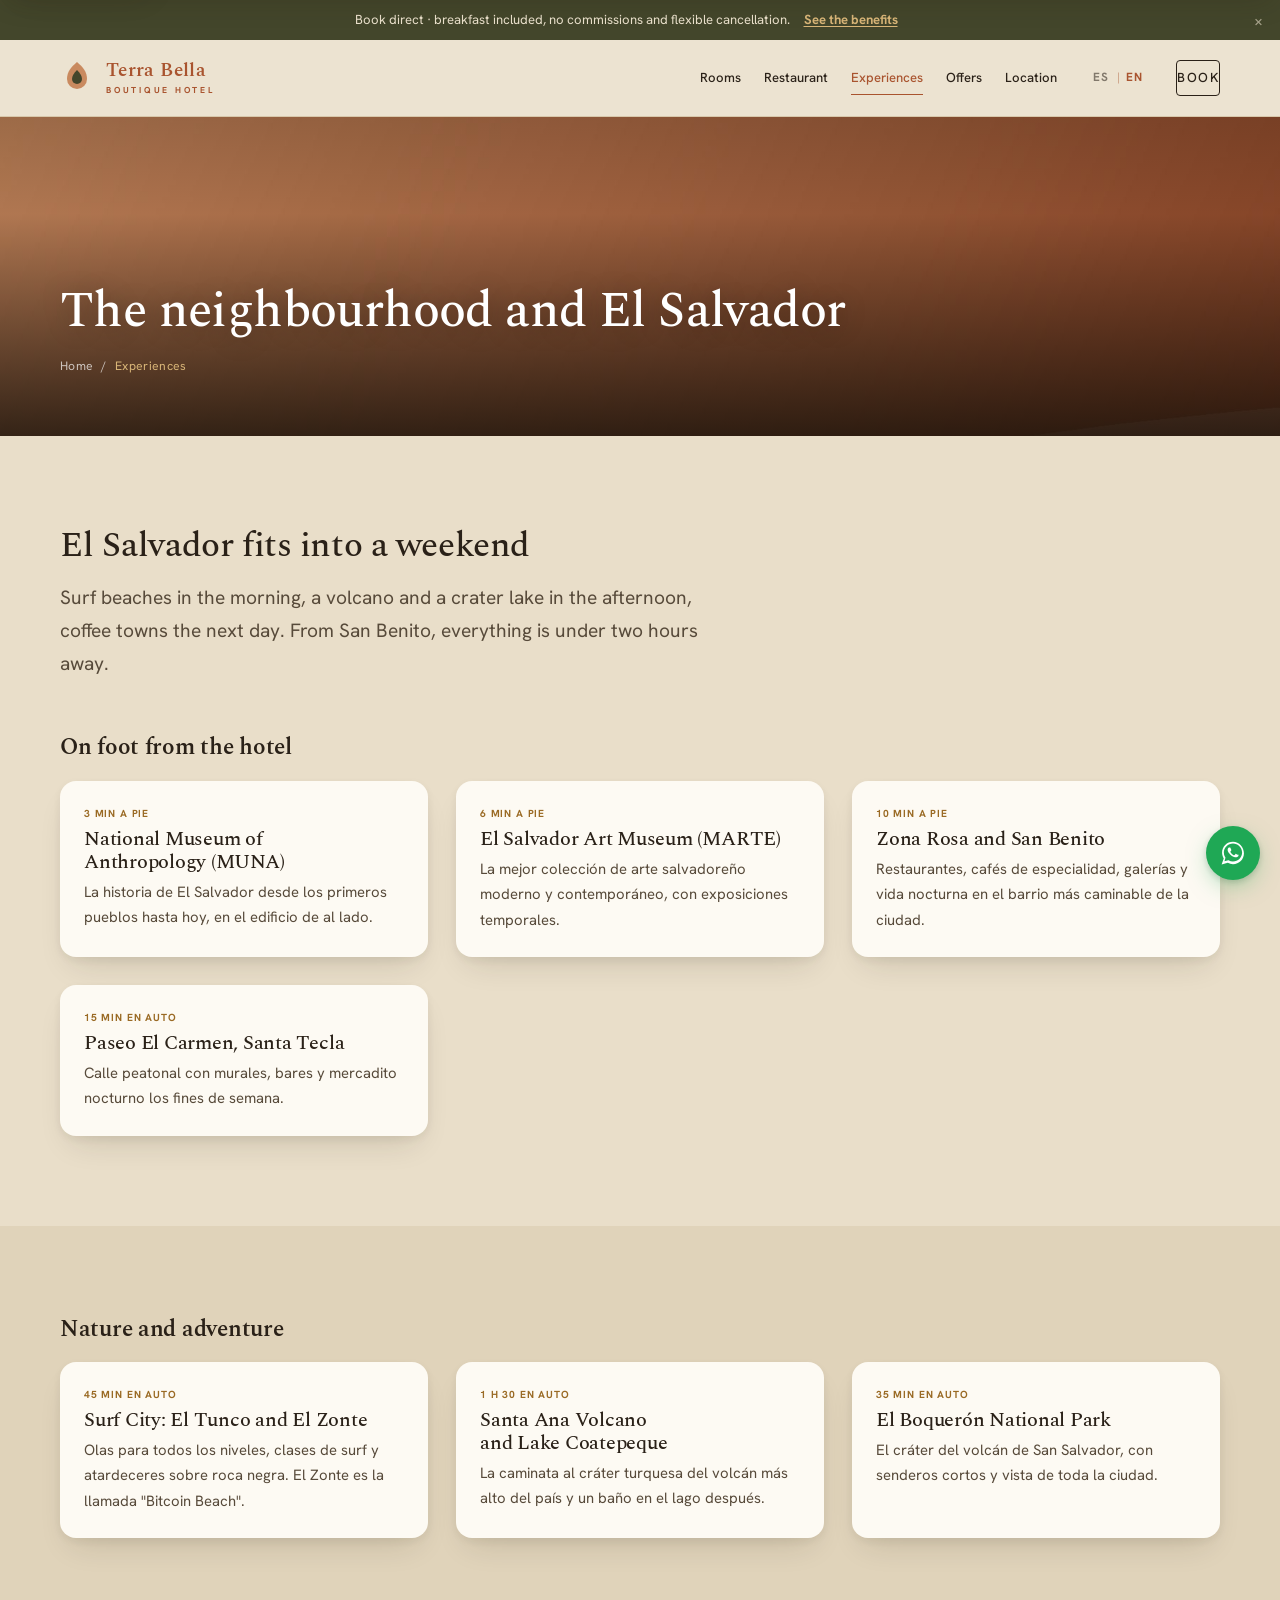
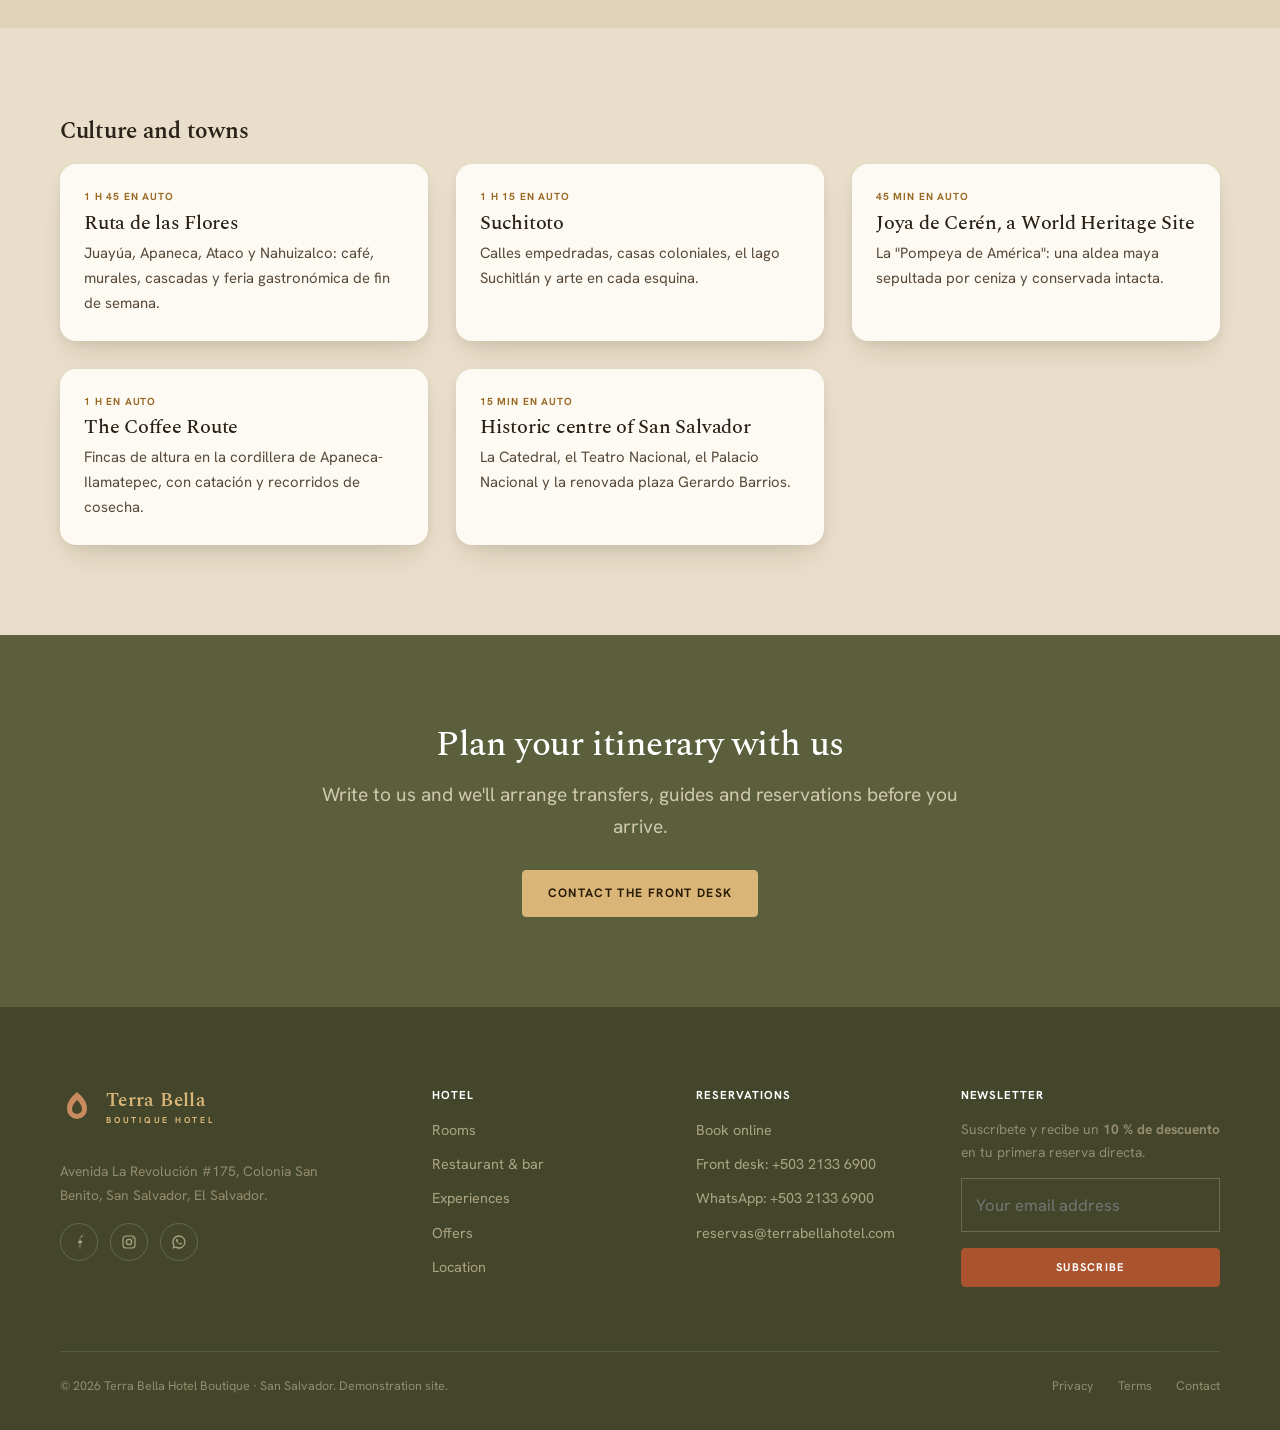
==== experiencias.html @ 9c6ffc5b "Terra Bella: sitio boutique inicial (ES/EN, motor de reservas, PWA) Sitio independiente para Terra B" ====
<!DOCTYPE html>
<html lang="es">
<head>
<meta charset="UTF-8">
<meta name="viewport" content="width=device-width, initial-scale=1">
<title>Experiencias · El barrio y El Salvador · Terra Bella Hotel Boutique</title>
<meta name="description" content="Museos y restaurantes de San Benito a pie, y El Salvador a menos de dos horas: Surf City, el volcán de Santa Ana, la Ruta de las Flores, Suchitoto y Joya de Cerén. La recepción de Terra Bella organiza traslados y guías.">
<meta name="theme-color" content="#a9542f">
<link rel="icon" href="favicon.svg" type="image/svg+xml">
<link rel="apple-touch-icon" href="assets/img/icons/icon-192.png">
<link rel="manifest" href="manifest.json">
<link rel="preconnect" href="https://fonts.googleapis.com">
<link rel="preconnect" href="https://fonts.gstatic.com" crossorigin>
<link href="https://fonts.googleapis.com/css2?family=Spectral:ital,wght@0,400;0,500;0,600;1,400;1,500&family=Hanken+Grotesk:wght@400;500;600;700&display=swap" rel="stylesheet">
<link rel="stylesheet" href="assets/css/styles.css">
<noscript><style>.reveal,.reveal-img{opacity:1!important;transform:none!important;clip-path:none!important}</style></noscript>
</head>
<body>
<a class="skip" href="#main">Saltar al contenido</a>

<header class="site-header site-header--inner">
  <div class="wrap">
    <a class="brand" href="index.html" aria-label="Terra Bella Hotel Boutique — inicio">
      <span class="brand__mark" aria-hidden="true"><svg viewBox="0 0 34 40"><path d="M17 4c-6 5-10 10-10 17a10 10 0 0 0 20 0c0-7-4-12-10-17Z" fill="#c98a5f"/><path d="M17 12c-3 3-5 6-5 9a5 5 0 0 0 10 0c0-3-2-6-5-9Z" fill="#43462b"/></svg></span>
      <span class="brand__word"><b>Terra Bella</b><span>Hotel Boutique</span></span>
    </a>
    <button class="burger" aria-label="Abrir menú" aria-expanded="false" aria-controls="nav"><span></span><span></span><span></span></button>
    <nav class="nav" id="nav">
      <a href="habitaciones.html">Habitaciones</a>
      <a href="restaurante.html">Restaurante</a>
      <a href="experiencias.html" aria-current="page">Experiencias</a>
      <a href="ofertas.html">Ofertas</a>
      <a href="ubicacion.html">Ubicación</a>
      <a class="btn btn--ghost-light nav__cta" href="reservar.html">Reservar</a>
    </nav>
  </div>
</header>

<main id="main">

<section class="pagehero" style="min-height:44vh">
  <div class="pagehero__media"><img src="assets/img/hotel/ruta-flores.jpg" alt="Pueblo con murales y flores en la Ruta de las Flores, El Salvador"></div>
  <div class="wrap">
    <h1 class="h-lg">El barrio y El Salvador</h1>
    <div class="crumbs"><a href="index.html">Inicio</a> / <span>Experiencias</span></div>
  </div>
</section>

<section class="section">
  <div class="wrap">
    <div class="section-head">
      <h2 class="h-md">El Salvador cabe en un fin de semana</h2>
      <p class="lede">Playas de surf por la mañana, un volcán y un lago de cráter por la tarde, pueblos de café al día siguiente. Desde San Benito, todo queda a menos de dos horas.</p>
    </div>

    <h3 class="h-sm" style="margin-bottom:20px">A pie desde el hotel</h3>
    <div class="exp-grid">
      <article class="exp reveal"><span class="exp__dist">3 min a pie</span><h3>Museo Nacional de Antropología (MUNA)</h3><p>La historia de El Salvador desde los primeros pueblos hasta hoy, en el edificio de al lado.</p></article>
      <article class="exp reveal"><span class="exp__dist">6 min a pie</span><h3>Museo de Arte de El Salvador (MARTE)</h3><p>La mejor colección de arte salvadoreño moderno y contemporáneo, con exposiciones temporales.</p></article>
      <article class="exp reveal"><span class="exp__dist">10 min a pie</span><h3>Zona Rosa y San Benito</h3><p>Restaurantes, cafés de especialidad, galerías y vida nocturna en el barrio más caminable de la ciudad.</p></article>
      <article class="exp reveal"><span class="exp__dist">15 min en auto</span><h3>Paseo El Carmen, Santa Tecla</h3><p>Calle peatonal con murales, bares y mercadito nocturno los fines de semana.</p></article>
    </div>
  </div>
</section>

<section class="section section--sand">
  <div class="wrap">
    <h3 class="h-sm" style="margin-bottom:20px">Naturaleza y aventura</h3>
    <div class="exp-grid">
      <article class="exp reveal"><span class="exp__dist">45 min en auto</span><h3>Surf City: El Tunco y El Zonte</h3><p>Olas para todos los niveles, clases de surf y atardeceres sobre roca negra. El Zonte es la llamada "Bitcoin Beach".</p></article>
      <article class="exp reveal"><span class="exp__dist">1 h 30 en auto</span><h3>Volcán de Santa Ana y Lago de Coatepeque</h3><p>La caminata al cráter turquesa del volcán más alto del país y un baño en el lago después.</p></article>
      <article class="exp reveal"><span class="exp__dist">35 min en auto</span><h3>Parque Nacional El Boquerón</h3><p>El cráter del volcán de San Salvador, con senderos cortos y vista de toda la ciudad.</p></article>
    </div>
  </div>
</section>

<section class="section">
  <div class="wrap">
    <h3 class="h-sm" style="margin-bottom:20px">Cultura y pueblos</h3>
    <div class="exp-grid">
      <article class="exp reveal"><span class="exp__dist">1 h 45 en auto</span><h3>Ruta de las Flores</h3><p>Juayúa, Apaneca, Ataco y Nahuizalco: café, murales, cascadas y feria gastronómica de fin de semana.</p></article>
      <article class="exp reveal"><span class="exp__dist">1 h 15 en auto</span><h3>Suchitoto</h3><p>Calles empedradas, casas coloniales, el lago Suchitlán y arte en cada esquina.</p></article>
      <article class="exp reveal"><span class="exp__dist">45 min en auto</span><h3>Joya de Cerén, Patrimonio de la Humanidad</h3><p>La "Pompeya de América": una aldea maya sepultada por ceniza y conservada intacta.</p></article>
      <article class="exp reveal"><span class="exp__dist">1 h en auto</span><h3>Ruta del Café</h3><p>Fincas de altura en la cordillera de Apaneca-Ilamatepec, con catación y recorridos de cosecha.</p></article>
      <article class="exp reveal"><span class="exp__dist">15 min en auto</span><h3>Centro histórico de San Salvador</h3><p>La Catedral, el Teatro Nacional, el Palacio Nacional y la renovada plaza Gerardo Barrios.</p></article>
    </div>
  </div>
</section>

<section class="section section--dark">
  <div class="wrap--narrow center">
    <h2 class="h-md">Arma tu itinerario con nosotros</h2>
    <p class="lede" style="margin:14px auto 26px">Escríbenos y preparamos traslados, guías y reservas antes de que llegues.</p>
    <a class="btn btn--primary" href="ubicacion.html">Escribir a recepción</a>
  </div>
</section>

</main>

<footer class="site-footer" data-footer></footer>
<div class="mobile-book"><a class="btn btn--primary" href="reservar.html">Reservar ahora</a></div>

<script src="assets/js/data.js"></script>
<script src="assets/js/partials.js"></script>
<script src="assets/js/main.js"></script>
<script src="assets/js/i18n.js"></script>
</body>
</html>
---- assets/css/styles.css ----
/* ============================================================
   Terra Bella Hotel Boutique — San Salvador
   Sistema de diseño propio. Vanilla CSS, sin frameworks.

   Identidad: "tierra bella". Papel de arena cálido bajo
   tarjetas de marfil que flotan; dos acentos —arcilla (acción)
   y olivo (secciones profundas)—; una sola sombra; sin adornos.
   ============================================================ */

:root {
  /* --- neutros: la página es arena; las tarjetas flotan en marfil --- */
  --bg: #e9dec9;            /* fondo de página — MÁS oscuro que las tarjetas */
  --bg-2: #e0d3ba;          /* franja alterna, un paso más profunda */
  --surface: #fdfaf3;       /* tarjetas, barras, elementos elevados */
  --surface-2: #f4ecdd;     /* superficie sutil dentro de zonas marfil */
  --ink: #2a2118;           /* títulos y cuerpo */
  --ink-2: #574a3a;         /* texto secundario sobre claro (AA) */
  --ink-3: #85735b;         /* metadatos, apoyos */
  --hairline: #d8c8ab;      /* separadores de 1px */

  /* --- acentos: solo dos --- */
  --clay: #a9542f;          /* acción principal, enlaces sobre claro (AA) */
  --clay-deep: #8a4224;     /* hover de la acción */
  --clay-soft: #c98a5f;     /* arcilla sobre fondo olivo */
  --olive: #5c5f3c;         /* secciones profundas */
  --olive-deep: #43462b;    /* pies de página, fondos oscuros */
  --ember: #9a6a24;         /* detalle dorado sobre claro (precios, viñetas) */
  --ember-on-dark: #d9b678; /* dorado sobre olivo */

  /* --- profundidad: una sombra, con desplazamiento y difuminado --- */
  --shadow-1: 0 1px 3px rgba(40, 28, 14, .05);
  --shadow-2: 0 3px 8px rgba(40, 28, 14, .06), 0 16px 32px -12px rgba(40, 28, 14, .16);
  --shadow-3: 0 8px 20px rgba(28, 20, 10, .1), 0 40px 70px -24px rgba(28, 20, 10, .3);

  /* --- radios --- */
  --r-sm: 4px;
  --r: 8px;
  --r-lg: 16px;
  --r-pill: 999px;

  /* --- escala de espacio única --- */
  --s-1: 4px;  --s-2: 8px;  --s-3: 12px; --s-4: 16px; --s-5: 24px;
  --s-6: 32px; --s-7: 48px; --s-8: 64px; --s-9: 96px; --s-10: 128px;

  /* --- tipografía --- */
  --font-display: "Spectral", Georgia, "Times New Roman", serif;
  --font-body: "Hanken Grotesk", "Helvetica Neue", Arial, system-ui, sans-serif;

  --wrap: 1180px;
  --wrap-narrow: 860px;
  --gutter: clamp(20px, 5vw, 60px);
  --header-h: 76px;

  --ease: cubic-bezier(.22, .61, .36, 1);
  --ease-out: cubic-bezier(.16, 1, .3, 1);

  /* alias de compatibilidad para JS compartido (partials.js / booking.js) */
  --ink-soft: var(--ink-2);
  --line: var(--hairline);
  --gold: var(--clay);
  --gold-dark: var(--clay-deep);
  --gold-soft: var(--ember-on-dark);
  --gold-on-dark: var(--ember-on-dark);
  --emerald: var(--olive);
  --emerald-deep: var(--olive-deep);
}

/* ---------- Reset ---------- */
*, *::before, *::after { box-sizing: border-box; }
* { margin: 0; }
html { -webkit-text-size-adjust: 100%; scroll-padding-top: 96px; }
@media (prefers-reduced-motion: reduce) {
  html { scroll-behavior: auto; }
  *, *::before, *::after {
    animation-duration: .001ms !important;
    animation-iteration-count: 1 !important;
    transition-duration: .001ms !important;
  }
}

body {
  font-family: var(--font-body);
  color: var(--ink);
  background: var(--bg);
  line-height: 1.7;
  font-size: 16.5px;
  -webkit-font-smoothing: antialiased;
  text-rendering: optimizeLegibility;
  overflow-x: hidden;
}

img, picture, svg, video { display: block; max-width: 100%; }
img { height: auto; }
a { color: inherit; text-decoration: none; }
button { font: inherit; color: inherit; cursor: pointer; background: none; border: 0; }
input, select, textarea { font: inherit; color: inherit; }
ul { list-style: none; padding: 0; }

/* superficies de navegador tematizadas */
::selection { background: color-mix(in srgb, var(--clay) 24%, transparent); color: var(--ink); }
:focus-visible { outline: 2px solid var(--clay); outline-offset: 3px; border-radius: 2px; }
html { scrollbar-color: var(--clay) var(--bg); }
::-webkit-scrollbar { width: 12px; height: 12px; }
::-webkit-scrollbar-track { background: var(--bg); }
::-webkit-scrollbar-thumb { background: color-mix(in srgb, var(--clay) 50%, var(--bg)); border: 3px solid var(--bg); border-radius: var(--r-pill); }
::-webkit-scrollbar-thumb:hover { background: var(--clay); }

/* ---------- Tipografía ---------- */
h1, h2, h3, h4 {
  font-family: var(--font-display);
  font-weight: 500;
  line-height: 1.14;
  letter-spacing: -0.012em;
  color: var(--ink);
  text-wrap: balance;
}
.h-xl  { font-size: clamp(2.6rem, 6vw, 4.4rem); letter-spacing: -0.02em; line-height: 1.06; }
.h-lg  { font-size: clamp(2rem, 4.2vw, 3.1rem); }
.h-md  { font-size: clamp(1.6rem, 3vw, 2.2rem); }
.h-sm  { font-size: clamp(1.2rem, 2vw, 1.45rem); font-weight: 600; }

.lede {
  font-size: clamp(1.05rem, 1.5vw, 1.2rem);
  color: var(--ink-2);
  line-height: 1.7;
  max-width: 60ch;
}
.lede a { color: var(--clay); text-decoration: underline; text-underline-offset: 3px; text-decoration-thickness: 1px; }
.lede a:hover { color: var(--ink); }

.muted { color: var(--ink-3); }

/* ---------- Layout ---------- */
.wrap { width: min(100% - 2 * var(--gutter), var(--wrap)); margin-inline: auto; }
.wrap--narrow { width: min(100% - 2 * var(--gutter), var(--wrap-narrow)); margin-inline: auto; }

.section { padding: clamp(60px, 10vh, 124px) 0; position: relative; }
.section--tight { padding: clamp(42px, 7vh, 80px) 0; }

.section--paper { background: var(--surface); }
.section--sand  { background: var(--bg-2); }
.section--dark {
  background: var(--olive); color: #d8d3bd;
}
.section--dark h1, .section--dark h2,
.section--dark h3, .section--dark h4 { color: #fff; }
.section--dark .lede { color: #cfc9b0; }
.section--dark .lede a { color: var(--ember-on-dark); }
.section--dark .lede a:hover { color: #fff; }
.section--dark .muted { color: #b3ac92; }

.stack > * + * { margin-top: var(--s-4); }
ul.stack > li { position: relative; padding-left: 20px; color: var(--ink-2); }
ul.stack > li::before {
  content: ""; position: absolute; left: 0; top: 11px;
  width: 5px; height: 5px; border-radius: 50%; background: var(--clay);
}
.section--dark ul.stack > li { color: #cfc9b0; }
.section--dark ul.stack > li::before { background: var(--ember-on-dark); }
.center { text-align: center; }

.section-head { max-width: 640px; margin-bottom: clamp(38px, 6vh, 62px); }
.section-head.center { margin-inline: auto; }
.section-head h2 { margin-bottom: var(--s-4); }
.section-head .lede { margin-top: var(--s-3); }

.rule { height: 1px; background: var(--hairline); border: 0; }
.claybar { width: 46px; height: 2px; border: 0; background: var(--clay); }
.claybar.center { margin-inline: auto; }

/* ---------- Botones ---------- */
.btn {
  --btn-bg: var(--clay);
  --btn-fg: #fff;
  --btn-bd: var(--clay);
  position: relative;
  display: inline-flex; align-items: center; justify-content: center; gap: .55em;
  padding: 1.02em 2em;
  background: var(--btn-bg); color: var(--btn-fg);
  font-family: var(--font-body);
  font-size: .76rem; font-weight: 700;
  letter-spacing: .11em; text-transform: uppercase;
  border: 1px solid var(--btn-bd);
  border-radius: var(--r-sm);
  overflow: hidden;
  transition: transform .28s var(--ease), background .28s var(--ease),
              color .28s var(--ease), border-color .28s var(--ease), box-shadow .28s var(--ease);
}
/* barrido de luz al pasar el cursor — un gesto, sutil */
.btn::after {
  content: ""; position: absolute; inset: 0;
  background: linear-gradient(110deg, transparent 30%, rgba(255,255,255,.22) 50%, transparent 70%);
  transform: translateX(-120%);
  transition: transform .6s var(--ease);
}
.btn:hover { transform: translateY(-2px); box-shadow: var(--shadow-2); }
.btn:hover::after { transform: translateX(120%); }
.btn:active { transform: translateY(0) scale(.985); transition-duration: .08s; }

.btn--primary { --btn-bg: var(--clay); --btn-fg: #fff; --btn-bd: var(--clay); }
.btn--primary:hover { --btn-bg: var(--clay-deep); --btn-bd: var(--clay-deep); }

.section--dark .btn--primary,
.cta-strip .btn--primary {
  --btn-bg: var(--ember-on-dark); --btn-fg: #2a1c07; --btn-bd: var(--ember-on-dark);
}
.section--dark .btn--primary:hover,
.cta-strip .btn--primary:hover { --btn-bg: #e8ca97; --btn-bd: #e8ca97; }
.section--dark .btn--ghost,
.cta-strip .btn--ghost { --btn-fg: #fff; --btn-bd: rgba(255,255,255,.6); }
.section--dark .btn--ghost:hover,
.cta-strip .btn--ghost:hover { --btn-bg: #fff; --btn-fg: var(--olive); --btn-bd: #fff; }

.btn--ghost { --btn-bg: transparent; --btn-fg: var(--ink); --btn-bd: var(--ink); }
.btn--ghost:hover { --btn-bg: var(--ink); --btn-fg: #fff; }

.btn--ghost-light { --btn-bg: transparent; --btn-fg: #fff; --btn-bd: rgba(255,255,255,.7); }
.btn--ghost-light:hover { --btn-bg: #fff; --btn-fg: var(--ink); --btn-bd: #fff; }

.btn--block { display: flex; width: 100%; }
.btn--sm { padding: .8em 1.3em; font-size: .7rem; }

.link-arrow {
  display: inline-flex; align-items: center; gap: .5em;
  font-family: var(--font-body);
  text-transform: uppercase; letter-spacing: .1em;
  font-size: .74rem; font-weight: 700;
  color: var(--clay);
  padding-bottom: 3px;
  border-bottom: 1px solid color-mix(in srgb, var(--clay) 42%, transparent);
  transition: gap .28s var(--ease), color .28s var(--ease), border-color .28s var(--ease);
}
.link-arrow svg { transition: transform .28s var(--ease); }
.link-arrow:hover { gap: .8em; color: var(--ink); border-color: var(--ink); }
.link-arrow:hover svg { transform: translateX(3px); }
.section--dark .link-arrow { color: var(--ember-on-dark); border-color: color-mix(in srgb, var(--ember-on-dark) 42%, transparent); }
.section--dark .link-arrow:hover { color: #fff; border-color: #fff; }

/* ---------- Marca ---------- */
.brand { display: inline-flex; align-items: center; gap: 12px; }
.brand__mark { width: 34px; height: 40px; flex: none; display: grid; place-items: center; }
.brand__mark svg { width: 100%; height: 100%; }
.brand__word { display: flex; flex-direction: column; line-height: 1; }
.brand__word b {
  font-family: var(--font-display); font-weight: 600;
  font-size: 1.16rem; letter-spacing: .02em;
}
.brand__word span {
  font-family: var(--font-body); font-size: .54rem;
  letter-spacing: .32em; font-weight: 700; text-transform: uppercase;
  color: var(--clay); margin-top: 5px;
}
.site-header a.brand span { color: var(--ember-on-dark); }
.site-header.is-solid a.brand span,
.site-header--inner a.brand span { color: var(--clay); }

/* ---------- Header ---------- */
.site-header {
  position: sticky; top: 0; z-index: 100;
  height: var(--header-h);
  display: flex; align-items: center;
  transition: background .35s var(--ease), box-shadow .35s var(--ease);
}
.site-header .wrap { display: flex; align-items: center; justify-content: space-between; gap: 24px; }
.site-header a.brand { color: #fff; }
.site-header.is-solid,
.site-header--inner {
  background: color-mix(in srgb, var(--bg) 86%, #fff);
  box-shadow: 0 1px 0 var(--hairline);
}
.site-header.is-solid a.brand,
.site-header.is-solid .nav > a,
.site-header--inner a.brand,
.site-header--inner .nav > a { color: var(--ink); }
.site-header.is-solid .nav__cta.btn--ghost-light,
.site-header--inner .nav__cta.btn--ghost-light { --btn-fg: var(--ink); --btn-bd: var(--ink); }
.site-header.is-solid .burger span,
.site-header--inner .burger span { background: var(--ink); }

.nav { display: flex; align-items: center; gap: clamp(14px, 1.8vw, 26px); }
.nav > a {
  font-family: var(--font-body);
  font-size: .82rem; font-weight: 500;
  color: #fff;
  position: relative; padding: 6px 0;
  transition: color .3s var(--ease);
}
.nav > a::after {
  content: ""; position: absolute; left: 0; bottom: 0;
  width: 100%; height: 1px; background: currentColor;
  transform: scaleX(0); transform-origin: right;
  transition: transform .32s var(--ease);
}
.nav > a:hover::after,
.nav > a[aria-current="page"]::after { transform: scaleX(1); transform-origin: left; }
.nav > a[aria-current="page"] { color: var(--ember-on-dark); }
.site-header.is-solid .nav > a[aria-current="page"],
.site-header--inner .nav > a[aria-current="page"] { color: var(--clay); }
.nav__cta { margin-left: 4px; }

/* Selector de idioma */
.lang {
  display: inline-flex; align-items: center; gap: 2px;
  margin-left: 6px; color: #fff;
}
.site-header.is-solid .lang,
.site-header--inner .lang { color: var(--ink); }
.lang button {
  font-family: var(--font-body);
  font-size: .74rem; font-weight: 700; letter-spacing: .04em;
  color: currentColor; opacity: .55;
  padding: 6px 7px; line-height: 1; position: relative;
  transition: opacity .25s var(--ease), color .25s var(--ease);
}
.lang button + button { margin-left: 2px; }
.lang button + button::before {
  content: ""; position: absolute; left: -1px; top: 50%; transform: translateY(-50%);
  width: 1px; height: 11px; background: currentColor; opacity: .4;
}
.lang button:hover { opacity: 1; }
.lang button[aria-current="true"] { opacity: 1; color: var(--ember-on-dark); }
.site-header.is-solid .lang button[aria-current="true"],
.site-header--inner .lang button[aria-current="true"] { color: var(--clay); }

.burger { display: none; width: 28px; height: 18px; position: relative; z-index: 120; }
.burger span {
  position: absolute; left: 0; width: 100%; height: 2px; background: #fff;
  transition: transform .32s var(--ease), opacity .2s var(--ease);
}
.burger span:nth-child(1) { top: 0; }
.burger span:nth-child(2) { top: 8px; }
.burger span:nth-child(3) { top: 16px; }
body.nav-open .burger span:nth-child(1) { transform: translateY(8px) rotate(45deg); }
body.nav-open .burger span:nth-child(2) { opacity: 0; }
body.nav-open .burger span:nth-child(3) { transform: translateY(-8px) rotate(-45deg); }

@media (max-width: 1040px) {
  .burger { display: block; }
  .nav {
    position: fixed; inset: 0; z-index: 110;
    flex-direction: column; justify-content: center; gap: 24px;
    background: var(--olive);
    transform: translateX(100%);
    transition: transform .45s var(--ease-out);
  }
  body.nav-open .nav { transform: translateX(0); }
  .nav > a { color: #fff !important; font-size: 1.05rem; }
  .nav__cta { margin-top: 8px; }
  .lang { margin: 4px 0 0; color: #fff; }
  .lang button { font-size: .85rem; opacity: .7; }
  .lang button[aria-current="true"] { color: var(--ember-on-dark); }
}

.skip {
  position: absolute; left: 12px; top: -60px; z-index: 200;
  background: #fff; color: var(--ink); padding: 10px 16px; border-radius: 4px;
  box-shadow: var(--shadow-2); transition: top .2s;
}
.skip:focus { top: 12px; }

/* ---------- Hero ---------- */
.hero {
  position: relative; min-height: 100vh; isolation: isolate;
  margin-top: calc(-1 * var(--header-h));
  display: flex; align-items: flex-end;
  color: #fff; overflow: hidden; background: var(--olive-deep);
  padding: calc(var(--header-h) + 40px) 0 clamp(140px, 22vh, 210px);
}
.hero__media { position: absolute; inset: 0; z-index: 0; overflow: hidden; }
.hero__media img { width: 100%; height: 112%; object-fit: cover; object-position: center 45%; }
.hero::after {
  content: ""; position: absolute; inset: 0; z-index: 1;
  background: linear-gradient(180deg, rgba(30,22,12,.46) 0%, rgba(30,22,12,.06) 32%, rgba(30,22,12,.3) 64%, rgba(20,15,8,.82) 100%);
}
.hero__inner { max-width: 740px; position: relative; z-index: 2; }
.hero h1 { color: #fff; margin: 0 0 var(--s-5); text-shadow: 0 2px 30px rgba(0,0,0,.28); }
.hero p { color: rgba(255,255,255,.92); max-width: 46ch; font-size: 1.1rem; }
.hero__scroll {
  position: absolute; left: 50%; bottom: 30px; transform: translateX(-50%);
  display: flex; flex-direction: column; align-items: center; gap: 10px;
  font-family: var(--font-body); font-size: .58rem; letter-spacing: .28em;
  font-weight: 700; text-transform: uppercase; color: rgba(255,255,255,.78);
  z-index: 2;
}
.hero__scroll i {
  width: 1px; height: 42px;
  background: linear-gradient(rgba(255,255,255,.75), transparent);
  animation: scrollpulse 2.4s var(--ease) infinite; transform-origin: top;
}
@keyframes scrollpulse {
  0% { transform: scaleY(0); opacity: 0; }
  45% { transform: scaleY(1); opacity: 1; }
  100% { transform: scaleY(1); opacity: 0; }
}

/* hero de páginas interiores */
.pagehero {
  position: relative; min-height: 44vh; display: flex; align-items: flex-end;
  color: #fff; overflow: hidden; isolation: isolate;
  padding: calc(var(--header-h) + 44px) 0 clamp(38px, 7vh, 60px);
  margin-top: calc(-1 * var(--header-h));
  background: var(--olive-deep);
}
.pagehero__media { position: absolute; inset: 0; z-index: 0; overflow: hidden; }
.pagehero__media img { width: 100%; height: 108%; object-fit: cover; }
.pagehero::after {
  content: ""; position: absolute; inset: 0; z-index: 1;
  background: linear-gradient(180deg, rgba(24,18,10,.32) 0%, rgba(24,18,10,.1) 44%, rgba(18,13,7,.8) 100%);
}
.pagehero .wrap { position: relative; z-index: 2; }
.pagehero h1 { color: #fff; text-shadow: 0 2px 26px rgba(0,0,0,.3); }
.pagehero .crumbs { margin-top: var(--s-4); }

.crumbs {
  font-family: var(--font-body); font-size: .76rem;
  letter-spacing: .03em; color: rgba(255,255,255,.7);
  display: flex; gap: 8px; flex-wrap: wrap; align-items: center;
}
.crumbs a:hover { color: #fff; }
.crumbs span { color: var(--ember-on-dark); }

/* ---------- Barra de reserva ---------- */
.bookbar-wrap { position: relative; z-index: 40; margin-top: clamp(-96px, -9vh, -62px); }
.bookbar {
  background: var(--surface);
  border-radius: var(--r-lg);
  box-shadow: var(--shadow-3);
  display: grid;
  grid-template-columns: repeat(4, 1fr) auto;
  align-items: stretch;
  overflow: hidden;
}
.bookbar__field {
  display: flex; flex-direction: column; gap: 5px;
  padding: var(--s-4) var(--s-5);
  border-right: 1px solid var(--hairline);
  transition: background .25s var(--ease);
  position: relative;
}
.bookbar__field label {
  font-family: var(--font-body);
  font-size: .64rem; letter-spacing: .12em; text-transform: uppercase;
  font-weight: 700; color: var(--ink-3);
}
.bookbar__field input,
.bookbar__field .stepper-display {
  border: 0; background: transparent; padding: 4px 0;
  font-size: 1rem; font-weight: 500; color: var(--ink);
  width: 100%; font-family: var(--font-body);
}
.bookbar__field input::-webkit-calendar-picker-indicator { opacity: .4; cursor: pointer; }
.bookbar__field:focus-within { background: var(--surface-2); }
.bookbar__guests { cursor: pointer; }
.bookbar__submit { border: 0; padding: 0; }
.bookbar__submit .btn { height: 100%; border-radius: 0; padding-inline: clamp(24px, 4vw, 48px); }

.guests-pop {
  position: absolute; top: calc(100% + 10px); left: 8px; right: 8px;
  background: var(--surface); box-shadow: var(--shadow-3);
  border: 1px solid var(--hairline); border-radius: var(--r);
  padding: var(--s-2) var(--s-5) var(--s-4);
  z-index: 50; display: none;
}
.guests-pop.open { display: block; }
.guests-row {
  display: flex; align-items: center; justify-content: space-between;
  padding: var(--s-3) 0; border-bottom: 1px solid var(--hairline);
  font-weight: 500;
}
.guests-row:last-child { border-bottom: 0; }
.guests-row .stepper { display: flex; align-items: center; gap: var(--s-4); }
.stepper button {
  width: 32px; height: 32px; border: 1px solid var(--hairline); border-radius: 50%;
  display: grid; place-items: center; font-size: 1.05rem; color: var(--ink);
  transition: border-color .25s, background .25s, color .25s, transform .12s;
}
.stepper button:hover { border-color: var(--clay); background: var(--surface-2); color: var(--clay); }
.stepper button:active { transform: scale(.9); }
.stepper span { min-width: 20px; text-align: center; font-weight: 700; }

@media (max-width: 1040px) {
  .bookbar { grid-template-columns: 1fr 1fr; }
  .bookbar__field:nth-child(2) { border-right: 0; }
  .bookbar__submit { grid-column: 1 / -1; }
  .bookbar__submit .btn { padding-block: 18px; }
}
@media (max-width: 560px) {
  .bookbar { grid-template-columns: 1fr; }
  .bookbar__field { border-right: 0; border-bottom: 1px solid var(--hairline); }
}

/* ---------- Cifras ---------- */
.stats {
  display: flex; flex-wrap: wrap; justify-content: center;
  gap: clamp(28px, 6vw, 70px);
  padding: var(--s-6) 0;
  border-block: 1px solid var(--hairline);
  text-align: center;
}
.stat b {
  display: block; font-family: var(--font-display); font-weight: 500;
  font-size: clamp(2rem, 3.6vw, 2.7rem); line-height: 1; color: var(--ink);
}
.section--dark .stat b { color: #fff; }
.stat span {
  display: block; margin-top: var(--s-2);
  font-family: var(--font-body); font-size: .72rem;
  letter-spacing: .1em; text-transform: uppercase; font-weight: 600; color: var(--ink-3);
}
.section--dark .stat span { color: #b6af95; }

/* ---------- Split (imagen + texto) ---------- */
.split {
  display: grid; grid-template-columns: 1.05fr .95fr;
  gap: clamp(30px, 6vw, 80px); align-items: center;
}
.split--reverse .split__media { order: 2; }
.split__media { position: relative; border-radius: var(--r-lg); overflow: hidden; box-shadow: var(--shadow-2); }
.split__media img { width: 100%; aspect-ratio: 4 / 3.4; object-fit: cover; }
.split__media--tall img { aspect-ratio: 3 / 3.9; }
.split__media .tag {
  position: absolute; bottom: 14px; left: 14px;
  background: var(--surface); color: var(--ink);
  font-family: var(--font-body); font-size: .62rem;
  letter-spacing: .12em; text-transform: uppercase; font-weight: 700;
  padding: 8px 14px; border-radius: var(--r-pill);
}
@media (max-width: 920px) {
  .split { grid-template-columns: 1fr; }
  .split--reverse .split__media { order: 0; }
}

/* ---------- Rejillas de tarjetas ---------- */
.grid { display: grid; gap: clamp(20px, 3vw, 30px); }
.grid--3 { grid-template-columns: repeat(3, 1fr); }
.grid--2 { grid-template-columns: repeat(2, 1fr); }
.grid--4 { grid-template-columns: repeat(4, 1fr); }
@media (max-width: 980px) { .grid--3, .grid--4 { grid-template-columns: repeat(2, 1fr); } }
@media (max-width: 620px) { .grid--2, .grid--3, .grid--4 { grid-template-columns: 1fr; } }

.card {
  background: var(--surface);
  display: flex; flex-direction: column;
  border-radius: var(--r-lg);
  overflow: hidden;
  box-shadow: var(--shadow-2);
  transition: transform .38s var(--ease), box-shadow .38s var(--ease);
}
.card:hover { transform: translateY(-6px); box-shadow: var(--shadow-3); }
.card__media { position: relative; overflow: hidden; aspect-ratio: 4 / 3; }
.card__media img { width: 100%; height: 100%; object-fit: cover; transition: transform 1s var(--ease-out); }
.card:hover .card__media img { transform: scale(1.04); }
.card__body { padding: var(--s-6) var(--s-6) calc(var(--s-6) + 4px); display: flex; flex-direction: column; gap: var(--s-3); flex: 1; }
.card__body h3 { font-size: 1.35rem; }
.card__price {
  font-family: var(--font-display); font-size: 1.05rem; font-weight: 500; color: var(--ember);
}
.card__price small { font-family: var(--font-body); font-size: .8rem; color: var(--ink-3); font-weight: 400; }
.card__meta {
  font-family: var(--font-body); font-size: .74rem;
  letter-spacing: .02em; color: var(--ink-3);
  display: flex; flex-wrap: wrap; gap: 6px 0;
}
.card__meta span + span::before { content: "·"; margin: 0 .5em; color: var(--hairline); }
.card__body p { color: var(--ink-2); font-size: .95rem; }
.card__body .link-arrow { margin-top: auto; align-self: flex-start; }

/* mosaico de imagen */
.feature {
  position: relative; overflow: hidden; min-height: 400px; isolation: isolate;
  display: flex; align-items: flex-end; color: #fff;
  padding: var(--s-6);
  border-radius: var(--r-lg);
  background: var(--olive-deep);
  transition: transform .38s var(--ease), box-shadow .38s var(--ease);
  box-shadow: var(--shadow-2);
}
.feature:hover { transform: translateY(-6px); box-shadow: var(--shadow-3); }
.feature img { position: absolute; inset: 0; width: 100%; height: 100%; object-fit: cover; z-index: 0; transition: transform 1.1s var(--ease-out); }
.feature::after {
  content: ""; position: absolute; inset: 0; z-index: 1;
  background: linear-gradient(180deg, rgba(20,15,8,.05) 30%, rgba(20,15,8,.82) 100%);
}
.feature > * { position: relative; z-index: 2; }
.feature:hover img { transform: scale(1.05); }
.feature h3 { color: #fff; font-size: 1.55rem; }
.feature p { color: rgba(255,255,255,.85); font-size: .92rem; margin-top: 6px; max-width: 40ch; }

/* ---------- Amenidades ---------- */
.amenities {
  display: grid; grid-template-columns: repeat(2, 1fr);
  gap: 0 clamp(32px, 6vw, 70px);
}
.amenity {
  display: flex; gap: var(--s-4); align-items: flex-start;
  padding: var(--s-5) 0;
  border-bottom: 1px solid var(--hairline);
}
.amenity svg { flex: none; width: 24px; height: 24px; color: var(--clay); margin-top: 2px; }
.amenity b { display: block; font-family: var(--font-display); font-size: 1.1rem; font-weight: 600; margin-bottom: 2px; }
.amenity span { font-size: .9rem; color: var(--ink-2); }
.section--dark .amenity { border-color: rgba(255,255,255,.14); }
.section--dark .amenity svg { color: var(--ember-on-dark); }
.section--dark .amenity span { color: #cfc9b0; }
@media (max-width: 620px) { .amenities { grid-template-columns: 1fr; } }

/* ---------- Galería ---------- */
.gallery-grid { display: grid; grid-template-columns: repeat(4, 1fr); gap: 12px; }
.gallery-grid button { overflow: hidden; aspect-ratio: 1; border-radius: var(--r); }
.gallery-grid img { width: 100%; height: 100%; object-fit: cover; transition: transform .85s var(--ease-out); }
.gallery-grid button:hover img { transform: scale(1.06); }
.gallery-grid .wide { grid-column: span 2; aspect-ratio: 2 / 1; }
.gallery-grid .tall { grid-row: span 2; aspect-ratio: 1 / 2; }
@media (max-width: 900px) {
  .gallery-grid { grid-template-columns: repeat(2, 1fr); }
  .gallery-grid .tall { grid-row: span 1; aspect-ratio: 1; }
}

.lightbox {
  position: fixed; inset: 0; z-index: 200;
  background: rgba(18, 13, 7, .95);
  display: grid; place-items: center;
  opacity: 0; pointer-events: none; transition: opacity .35s var(--ease);
  padding: 5vw;
}
.lightbox.open { opacity: 1; pointer-events: auto; }
.lightbox img { max-width: 100%; max-height: 84vh; border-radius: var(--r); box-shadow: var(--shadow-3); }
.lightbox__close, .lightbox__nav {
  position: absolute; color: #fff; font-size: 1.4rem;
  width: 52px; height: 52px; display: grid; place-items: center;
  border: 1px solid rgba(255,255,255,.3); border-radius: 50%;
  transition: background .25s, border-color .25s;
}
.lightbox__close:hover, .lightbox__nav:hover { background: rgba(255,255,255,.12); border-color: #fff; }
.lightbox__close { top: 4vw; right: 4vw; }
.lightbox__nav { top: 50%; transform: translateY(-50%); }
.lightbox__nav--prev { left: 3vw; }
.lightbox__nav--next { right: 3vw; }
.lightbox__caption {
  position: absolute; bottom: 4vw; left: 0; right: 0; text-align: center;
  color: rgba(255,255,255,.8); font-family: var(--font-body);
  font-size: .74rem; letter-spacing: .08em; text-transform: uppercase;
}
@media (max-width: 640px) {
  .lightbox__nav--prev { left: 2vw; } .lightbox__nav--next { right: 2vw; }
  .lightbox__close { top: 3vw; right: 3vw; }
}

/* ---------- Ofertas ---------- */
.offer {
  display: grid; grid-template-columns: 1.1fr 1fr;
  border-radius: var(--r-lg); overflow: hidden;
  background: var(--surface);
  box-shadow: var(--shadow-2);
  transition: transform .38s var(--ease), box-shadow .38s var(--ease);
}
.offer:hover { transform: translateY(-5px); box-shadow: var(--shadow-3); }
.offer__media { overflow: hidden; }
.offer__media img { width: 100%; height: 100%; min-height: 280px; object-fit: cover; transition: transform .9s var(--ease-out); }
.offer:hover .offer__media img { transform: scale(1.04); }
.offer__body { padding: clamp(28px, 4vw, 44px); display: flex; flex-direction: column; gap: var(--s-4); }
.offer__body h3 { font-size: 1.55rem; }
.offer__perks { display: flex; flex-direction: column; gap: var(--s-2); font-size: .92rem; color: var(--ink-2); }
.offer__perks li { display: flex; gap: 10px; }
.offer__perks li::before { content: ""; flex: none; width: 5px; height: 5px; margin-top: 9px; border-radius: 50%; background: var(--clay); }
.offer__foot { margin-top: auto; display: flex; align-items: baseline; gap: var(--s-4); flex-wrap: wrap; padding-top: var(--s-2); }
.offer__price { font-family: var(--font-display); font-size: 1.55rem; font-weight: 500; color: var(--ember); }
.offer__price small { font-family: var(--font-body); font-size: .74rem; color: var(--ink-3); font-weight: 400; }
@media (max-width: 760px) { .offer { grid-template-columns: 1fr; } .offer__media img { min-height: 220px; } }

/* ---------- Reseñas ---------- */
.reviews { display: grid; grid-template-columns: repeat(3, 1fr); gap: clamp(20px, 4vw, 40px); }
.review { padding-top: var(--s-5); border-top: 2px solid var(--ember-on-dark); }
.review .stars { color: var(--ember-on-dark); letter-spacing: .18em; margin-bottom: var(--s-3); font-size: .9rem; }
.review p { font-family: var(--font-display); font-size: 1.15rem; font-style: italic; font-weight: 400; line-height: 1.5; color: #fff; }
.review cite { display: block; margin-top: var(--s-4); font-family: var(--font-body); font-size: .72rem; letter-spacing: .04em; text-transform: uppercase; font-weight: 600; color: #b6af95; font-style: normal; }
@media (max-width: 860px) { .reviews { grid-template-columns: 1fr; } }

/* ---------- Formularios ---------- */
.field { display: flex; flex-direction: column; gap: 7px; }
.field label {
  font-family: var(--font-body); font-size: .78rem;
  font-weight: 700; color: var(--ink-2);
}
.section--dark .field label { color: #cfc9b0; }
.field input, .field select, .field textarea {
  border: 1px solid var(--hairline); background: var(--surface); padding: 13px 15px;
  border-radius: var(--r-sm); color: var(--ink);
  transition: border-color .25s, box-shadow .25s;
}
.section--dark .field input,
.section--dark .field select,
.section--dark .field textarea {
  background: rgba(255,255,255,.06); border-color: rgba(255,255,255,.24); color: #fff;
}
.section--dark .field input::placeholder,
.section--dark .field textarea::placeholder { color: rgba(255,255,255,.5); }
.field select option { background-color: #fff; color: var(--ink); }
.field input:focus, .field select:focus, .field textarea:focus {
  outline: 0; border-color: var(--clay); box-shadow: 0 0 0 3px color-mix(in srgb, var(--clay) 18%, transparent);
}
.section--dark .field input:focus,
.section--dark .field select:focus,
.section--dark .field textarea:focus { border-color: var(--ember-on-dark); box-shadow: 0 0 0 3px color-mix(in srgb, var(--ember-on-dark) 22%, transparent); }
.field textarea { resize: vertical; min-height: 116px; }
.form-grid { display: grid; grid-template-columns: 1fr 1fr; gap: var(--s-5); }
@media (max-width: 620px) { .form-grid { grid-template-columns: 1fr; } }
.form-note { font-size: .84rem; color: var(--ink-3); }
.section--dark .form-note { color: #aca584; }

/* ---------- Motor de reservas ---------- */
.wizard { display: grid; grid-template-columns: 1fr 340px; gap: clamp(28px, 4vw, 52px); align-items: start; }
@media (max-width: 940px) { .wizard { grid-template-columns: 1fr; } }

.steps { display: flex; gap: var(--s-2); margin-bottom: var(--s-7); flex-wrap: wrap; }
.steps li {
  display: flex; align-items: center; gap: 9px;
  font-family: var(--font-body); font-size: .7rem;
  letter-spacing: .04em; text-transform: uppercase; font-weight: 600; color: var(--ink-3);
  padding-right: var(--s-2);
}
.steps li i {
  width: 25px; height: 25px; border-radius: 50%; border: 1px solid var(--hairline);
  display: grid; place-items: center; font-style: normal; font-size: .74rem; font-weight: 700;
  transition: background .3s var(--ease), border-color .3s var(--ease), color .3s var(--ease);
}
.steps li.active { color: var(--ink); }
.steps li.active i { background: var(--clay); border-color: var(--clay); color: #fff; }
.steps li.done i { background: var(--olive); border-color: var(--olive); color: #fff; }

.wizard-panel { display: none; }
.wizard-panel.active { display: block; animation: fadeup .45s var(--ease-out); }
@keyframes fadeup { from { opacity: 0; transform: translateY(12px); } to { opacity: 1; transform: none; } }

.rate-room {
  border-radius: var(--r-lg); overflow: hidden;
  margin-bottom: var(--s-5); display: grid; grid-template-columns: 250px 1fr;
  background: var(--surface); box-shadow: var(--shadow-2);
}
.rate-room > img { width: 100%; height: 100%; object-fit: cover; min-height: 220px; }
.rate-room__body { padding: var(--s-6); }
.rate-room__body h3 { font-size: 1.3rem; }
.rate-option {
  display: flex; align-items: center; justify-content: space-between; gap: var(--s-4);
  padding: var(--s-4) 0; border-top: 1px solid var(--hairline);
}
.rate-option:first-of-type { margin-top: var(--s-4); }
.rate-option small { color: var(--ink-3); }
.rate-option .price b { font-family: var(--font-display); font-size: 1.25rem; font-weight: 500; color: var(--ember); }
.rate-option input { accent-color: var(--clay); }
@media (max-width: 640px) { .rate-room { grid-template-columns: 1fr; } .rate-room > img { min-height: 180px; } }

.summary {
  position: sticky; top: 88px;
  border-radius: var(--r-lg);
  background: var(--surface);
  box-shadow: var(--shadow-2);
  overflow: hidden;
}
.summary h3 { padding: var(--s-6) var(--s-6) 0; font-size: 1.25rem; }
.summary__body { padding: var(--s-4) var(--s-6) var(--s-6); display: flex; flex-direction: column; gap: var(--s-3); font-size: .9rem; }
.summary__row { display: flex; justify-content: space-between; gap: var(--s-3); color: var(--ink-2); }
.summary__row.total {
  border-top: 1px solid var(--hairline); padding-top: var(--s-4); margin-top: var(--s-1);
  color: var(--ink); font-family: var(--font-display); font-size: 1.3rem; font-weight: 500;
  align-items: baseline;
}
.summary__row.total b { color: var(--ember); font-weight: 600; }
.addon { display: flex; gap: var(--s-3); padding: var(--s-3) 0; border-top: 1px solid var(--hairline); }
.addon:first-child { border-top: 0; }
.addon input { margin-top: 4px; accent-color: var(--clay); }
.addon b { display: block; font-weight: 700; }
.addon span { font-size: .84rem; color: var(--ink-3); }

.wizard-nav { display: flex; justify-content: space-between; gap: var(--s-4); margin-top: var(--s-7); }

.confirm-box {
  text-align: center; padding: clamp(32px, 6vw, 56px);
  background: var(--surface); border-radius: var(--r-lg); box-shadow: var(--shadow-2);
}
.confirm-box .tick {
  width: 62px; height: 62px; border-radius: 50%; background: var(--olive); color: #fff;
  display: grid; place-items: center; margin: 0 auto var(--s-5); font-size: 1.5rem;
  animation: pop .5s var(--ease-out);
}
@keyframes pop { 0% { transform: scale(0); } 70% { transform: scale(1.12); } 100% { transform: scale(1); } }
.confirm-box .code { font-family: var(--font-display); font-size: 1.9rem; font-weight: 600; letter-spacing: .05em; color: var(--ember); }

/* ---------- Mapa ---------- */
.mapblock {
  display: grid; grid-template-columns: 1fr 1fr;
  border-radius: var(--r-lg); overflow: hidden;
  box-shadow: var(--shadow-2);
}
.mapblock iframe { width: 100%; height: 100%; min-height: 400px; border: 0; filter: grayscale(.14) sepia(.1); }
.mapblock__body { padding: clamp(28px, 4vw, 48px); display: flex; flex-direction: column; gap: var(--s-5); background: var(--surface); }
.mapblock__body dl { display: grid; grid-template-columns: auto 1fr; gap: var(--s-3) var(--s-5); font-size: .92rem; }
.mapblock__body dt { font-family: var(--font-body); font-size: .66rem; letter-spacing: .07em; text-transform: uppercase; font-weight: 700; color: var(--ink-3); align-self: start; padding-top: 3px; }
.mapblock__body dd { color: var(--ink-2); }
.mapblock__body dd a { color: var(--clay); text-decoration: underline; text-underline-offset: 3px; }
.mapblock__body dd a:hover { color: var(--ink); }
@media (max-width: 820px) { .mapblock { grid-template-columns: 1fr; } }

/* ---------- Franja CTA ---------- */
.cta-strip {
  background: var(--olive); color: #d8d3bd; text-align: center;
  padding: clamp(56px, 10vh, 104px) 0;
}
.cta-strip h2 { color: #fff; margin-bottom: var(--s-4); }
.cta-strip p { color: #cfc9b0; max-width: 50ch; margin: 0 auto var(--s-6); }

/* ---------- Footer ---------- */
.site-footer { background: var(--olive-deep); color: #aca584; padding: clamp(54px, 9vh, 88px) 0 32px; }
.site-footer a:hover { color: #fff; }
.footer-grid { display: grid; grid-template-columns: 1.5fr 1fr 1fr 1.2fr; gap: var(--s-7); }
.site-footer .brand { color: #fff; margin-bottom: var(--s-4); }
.site-footer .brand span { color: var(--ember-on-dark); }
.site-footer h4 { color: #fff; font-family: var(--font-body); font-size: .72rem; letter-spacing: .08em; text-transform: uppercase; margin-bottom: var(--s-4); font-weight: 700; }
.site-footer ul { display: flex; flex-direction: column; gap: 10px; font-size: .9rem; }
.site-footer .muted { font-size: .86rem; line-height: 1.7; color: #948c6f; }
.footer-social { display: flex; gap: 12px; margin-top: var(--s-4); }
.footer-social a { width: 38px; height: 38px; border: 1px solid rgba(255,255,255,.18); border-radius: 50%; display: grid; place-items: center; transition: border-color .25s, background .25s, color .25s; }
.footer-social a:hover { border-color: var(--ember-on-dark); background: rgba(255,255,255,.05); color: var(--ember-on-dark); }
.footer-social svg { width: 16px; height: 16px; }
.footer-bottom {
  margin-top: var(--s-8); padding-top: var(--s-5); border-top: 1px solid rgba(255,255,255,.12);
  display: flex; justify-content: space-between; gap: var(--s-5); flex-wrap: wrap;
  font-size: .78rem; color: #948c6f;
}
.footer-bottom nav { display: flex; gap: var(--s-5); flex-wrap: wrap; }
@media (max-width: 900px) { .footer-grid { grid-template-columns: 1fr 1fr; } }
@media (max-width: 560px) { .footer-grid { grid-template-columns: 1fr; } }

/* ---------- Barra móvil de reserva ---------- */
.mobile-book {
  position: fixed; left: 0; right: 0; bottom: 0; z-index: 90;
  display: none; padding: 12px 16px calc(12px + env(safe-area-inset-bottom));
  background: color-mix(in srgb, var(--bg) 92%, #fff);
  box-shadow: 0 -1px 0 var(--hairline);
}
.mobile-book .btn { width: 100%; }
@media (max-width: 1040px) { .mobile-book { display: block; } .site-footer { padding-bottom: 90px; } }

/* ---------- Animación de entrada ---------- */
.reveal { opacity: 0; transform: translateY(20px); transition: opacity .7s var(--ease-out), transform .7s var(--ease-out); transition-delay: calc(var(--i, 0) * 80ms); }
.reveal.is-visible { opacity: 1; transform: none; }
.reveal-img, .reveal-img.is-visible { opacity: 1; clip-path: none; }
.count { font-variant-numeric: tabular-nums; }

/* ============================================================
   Componentes compartidos: barra de anuncio, WhatsApp,
   barra fija de reserva, ventajas, confianza, FAQ,
   comparador, calendario de tarifas, experiencias.
   ============================================================ */

.announce {
  background: var(--olive-deep); color: #ece2cd;
  font-size: .82rem; text-align: center;
  display: flex; align-items: center; justify-content: center; gap: 14px;
  padding: 9px 44px 9px 16px; position: relative;
}
.announce a { color: var(--ember-on-dark); text-decoration: underline; text-underline-offset: 2px; font-weight: 700; }
.announce a:hover { color: #fff; }
.announce__x {
  position: absolute; right: 8px; top: 50%; transform: translateY(-50%);
  width: 28px; height: 28px; display: grid; place-items: center;
  color: inherit; opacity: .6; font-size: 1rem; border-radius: 50%;
}
.announce__x:hover { opacity: 1; background: rgba(255,255,255,.08); }
body.announce-off .announce { display: none; }

.wa-fab {
  position: fixed; right: 20px; bottom: 20px; z-index: 95;
  width: 54px; height: 54px; border-radius: 50%;
  background: #1fa855; color: #fff;
  display: grid; place-items: center;
  box-shadow: 0 8px 24px -6px rgba(31,168,85,.5), 0 2px 6px rgba(0,0,0,.15);
  transition: transform .3s var(--ease), box-shadow .3s var(--ease);
}
.wa-fab:hover { transform: translateY(-3px) scale(1.04); box-shadow: 0 14px 30px -8px rgba(31,168,85,.6); }
.wa-fab:active { transform: scale(.94); }
.wa-fab svg { width: 28px; height: 28px; }
.wa-fab::after {
  content: attr(data-label); position: absolute; right: 66px; white-space: nowrap;
  background: var(--ink); color: #fff; font-size: .76rem; font-weight: 600;
  padding: 7px 12px; border-radius: var(--r-sm);
  opacity: 0; transform: translateX(6px); pointer-events: none;
  transition: opacity .25s var(--ease), transform .25s var(--ease);
}
.wa-fab:hover::after { opacity: 1; transform: translateX(0); }
@media (max-width: 1040px) {
  .wa-fab { bottom: 78px; width: 50px; height: 50px; }
  .wa-fab::after { display: none; }
}

.stickybar {
  position: fixed; left: 0; right: 0; top: 0; z-index: 120;
  background: var(--surface);
  box-shadow: 0 8px 30px -10px rgba(40,28,14,.28);
  border-bottom: 1px solid var(--hairline);
  transform: translateY(-102%);
  transition: transform .4s var(--ease-out);
}
.stickybar.show { transform: translateY(0); }
.stickybar__in {
  width: min(100% - 2 * var(--gutter), var(--wrap));
  margin-inline: auto;
  display: flex; align-items: center; gap: 18px;
  padding: 10px 0;
}
.stickybar__brand {
  font-family: var(--font-display); font-weight: 600; font-size: 1rem;
  color: var(--ink); white-space: nowrap; letter-spacing: .01em;
}
.stickybar form { display: flex; align-items: center; gap: 10px; flex: 1; flex-wrap: wrap; }
.stickybar label { font-size: .6rem; letter-spacing: .08em; text-transform: uppercase; color: var(--ink-3); font-weight: 700; display: block; }
.stickybar .fld { display: flex; flex-direction: column; gap: 2px; }
.stickybar input, .stickybar select {
  border: 1px solid var(--hairline); border-radius: var(--r-sm);
  padding: 7px 9px; font-size: .9rem; background: var(--surface); color: var(--ink);
}
.stickybar .btn { padding: .8em 1.5em; }
@media (max-width: 900px) {
  .stickybar__brand { display: none; }
  .stickybar form { gap: 8px; }
  .stickybar .fld--guests { display: none; }
  .stickybar input { width: 132px; }
}
@media (max-width: 560px) {
  .stickybar .fld { flex: 1; }
  .stickybar input { width: 100%; }
  .stickybar .btn { width: 100%; }
}

.perks-grid {
  display: grid; grid-template-columns: repeat(3, 1fr);
  gap: clamp(20px, 3vw, 32px);
}
@media (max-width: 900px) { .perks-grid { grid-template-columns: repeat(2, 1fr); } }
@media (max-width: 560px) { .perks-grid { grid-template-columns: 1fr; } }
.perk { display: flex; gap: 14px; align-items: flex-start; }
.perk svg { flex: none; width: 26px; height: 26px; color: var(--clay); margin-top: 2px; }
.section--dark .perk svg { color: var(--ember-on-dark); }
.perk b { display: block; font-family: var(--font-display); font-size: 1.1rem; font-weight: 600; margin-bottom: 3px; }
.perk span { font-size: .92rem; color: var(--ink-2); }
.section--dark .perk span { color: #cbc4ab; }

.trustbar {
  display: flex; flex-wrap: wrap; align-items: flex-start; justify-content: center;
  gap: clamp(20px, 5vw, 56px);
  padding: var(--s-6) 0;
  border-block: 1px solid var(--hairline);
  text-align: center;
}
.trust { display: flex; flex-direction: column; align-items: center; gap: 3px; }
.trust b { font-family: var(--font-display); font-size: 1.5rem; font-weight: 600; color: var(--ink); line-height: 1; }
.trust .stars { color: var(--clay); font-size: .8rem; letter-spacing: .12em; }
.trust span { font-family: var(--font-body); font-size: .64rem; letter-spacing: .1em; text-transform: uppercase; color: var(--ink-3); }

.faq { max-width: 780px; margin-inline: auto; }
.faq__item { border-bottom: 1px solid var(--hairline); }
.faq__item:first-child { border-top: 1px solid var(--hairline); }
.faq__q {
  width: 100%; text-align: left;
  display: flex; align-items: center; justify-content: space-between; gap: 20px;
  padding: 22px 4px;
  font-family: var(--font-display); font-size: 1.12rem; font-weight: 500; color: var(--ink);
}
.faq__q:hover { color: var(--clay-deep); }
.faq__q i { flex: none; width: 22px; height: 22px; position: relative; }
.faq__q i::before, .faq__q i::after {
  content: ""; position: absolute; background: var(--clay); border-radius: 2px;
  top: 50%; left: 50%; transform: translate(-50%,-50%);
}
.faq__q i::before { width: 14px; height: 2px; }
.faq__q i::after { width: 2px; height: 14px; transition: transform .3s var(--ease); }
.faq__item.open .faq__q i::after { transform: translate(-50%,-50%) scaleY(0); }
.faq__a { display: grid; grid-template-rows: 0fr; transition: grid-template-rows .35s var(--ease); }
.faq__item.open .faq__a { grid-template-rows: 1fr; }
.faq__a > * { overflow: hidden; min-height: 0; margin: 0; }
.faq__item.open .faq__a > * { padding: 2px 4px 24px; }
.faq__a p { color: var(--ink-2); font-size: .96rem; }

.compare-wrap { overflow-x: auto; border-radius: var(--r-lg); box-shadow: var(--shadow-2); background: var(--surface); }
.compare { width: 100%; border-collapse: collapse; min-width: 640px; font-size: .92rem; }
.compare th, .compare td { padding: 15px 18px; text-align: left; border-bottom: 1px solid var(--hairline); }
.compare thead th { font-family: var(--font-display); font-size: 1.05rem; font-weight: 600; color: var(--ink); vertical-align: bottom; }
.compare tbody th {
  font-family: var(--font-body); font-size: .64rem; letter-spacing: .08em;
  text-transform: uppercase; font-weight: 700; color: var(--ink-3); white-space: nowrap;
}
.compare td { color: var(--ink-2); }
.compare .from { font-family: var(--font-display); font-size: 1.15rem; color: var(--ember); font-weight: 600; }
.compare tbody tr:hover td, .compare tbody tr:hover th { background: var(--surface-2); }
.compare .yes { color: var(--olive); font-weight: 700; }
.compare .no { color: var(--hairline); }

.ratecal { border: 1px solid var(--hairline); border-radius: var(--r); padding: 16px; background: var(--surface-2); max-width: 340px; }
.ratecal__head { display: flex; align-items: center; justify-content: space-between; margin-bottom: 10px; }
.ratecal__head b { font-family: var(--font-display); font-size: 1.05rem; font-weight: 600; }
.ratecal__nav { width: 30px; height: 30px; border: 1px solid var(--hairline); border-radius: 50%; display: grid; place-items: center; color: var(--ink); transition: border-color .2s, color .2s; }
.ratecal__nav:hover { border-color: var(--clay); color: var(--clay); }
.ratecal__grid { display: grid; grid-template-columns: repeat(7, 1fr); gap: 3px; }
.ratecal__dow { font-size: .56rem; text-transform: uppercase; letter-spacing: .03em; color: var(--ink-3); text-align: center; padding: 4px 0; font-weight: 700; }
.ratecal__day {
  aspect-ratio: 1; border-radius: var(--r-sm); border: 1px solid transparent;
  display: flex; flex-direction: column; align-items: center; justify-content: center; gap: 1px;
  font-size: .82rem; color: var(--ink); background: var(--surface);
  transition: background .2s, border-color .2s;
}
.ratecal__day:hover:not(:disabled) { border-color: var(--clay); }
.ratecal__day:disabled { color: var(--hairline); background: transparent; }
.ratecal__day.sel { background: var(--clay); color: #fff; }
.ratecal__day small { font-size: .56rem; color: var(--ember); font-weight: 700; }
.ratecal__day.sel small { color: #f4dcc2; }
.ratecal__legend { margin-top: 10px; font-size: .66rem; color: var(--ink-3); }

.exp-grid { display: grid; grid-template-columns: repeat(3, 1fr); gap: clamp(18px, 3vw, 28px); }
@media (max-width: 900px) { .exp-grid { grid-template-columns: repeat(2, 1fr); } }
@media (max-width: 560px) { .exp-grid { grid-template-columns: 1fr; } }
.exp {
  background: var(--surface); border-radius: var(--r-lg); overflow: hidden;
  box-shadow: var(--shadow-2); display: flex; flex-direction: column;
  padding: 24px;
  transition: transform .38s var(--ease), box-shadow .38s var(--ease);
}
.exp:hover { transform: translateY(-6px); box-shadow: var(--shadow-3); }
.exp h3 { font-size: 1.25rem; margin: 6px 0 6px; }
.exp__dist { font-family: var(--font-body); font-size: .64rem; letter-spacing: .08em; text-transform: uppercase; font-weight: 700; color: var(--ember); }
.exp p { font-size: .93rem; color: var(--ink-2); }
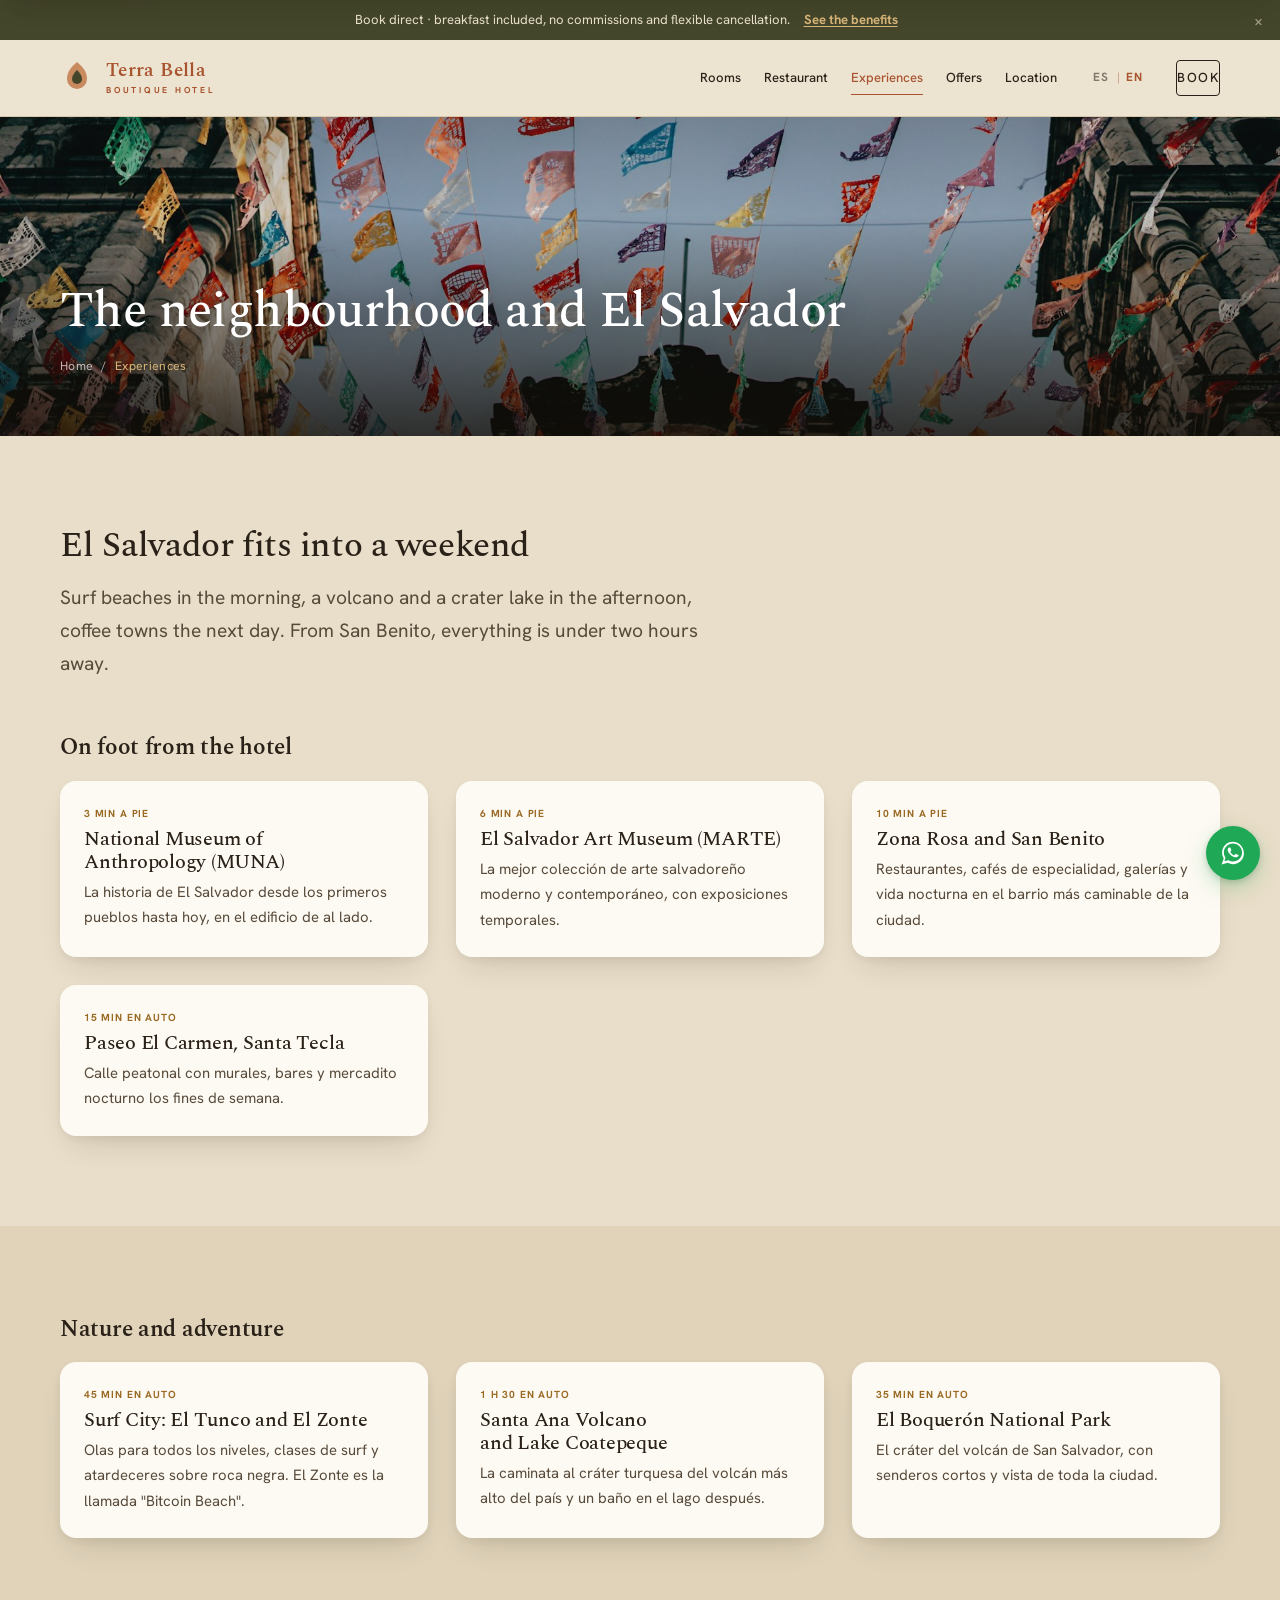
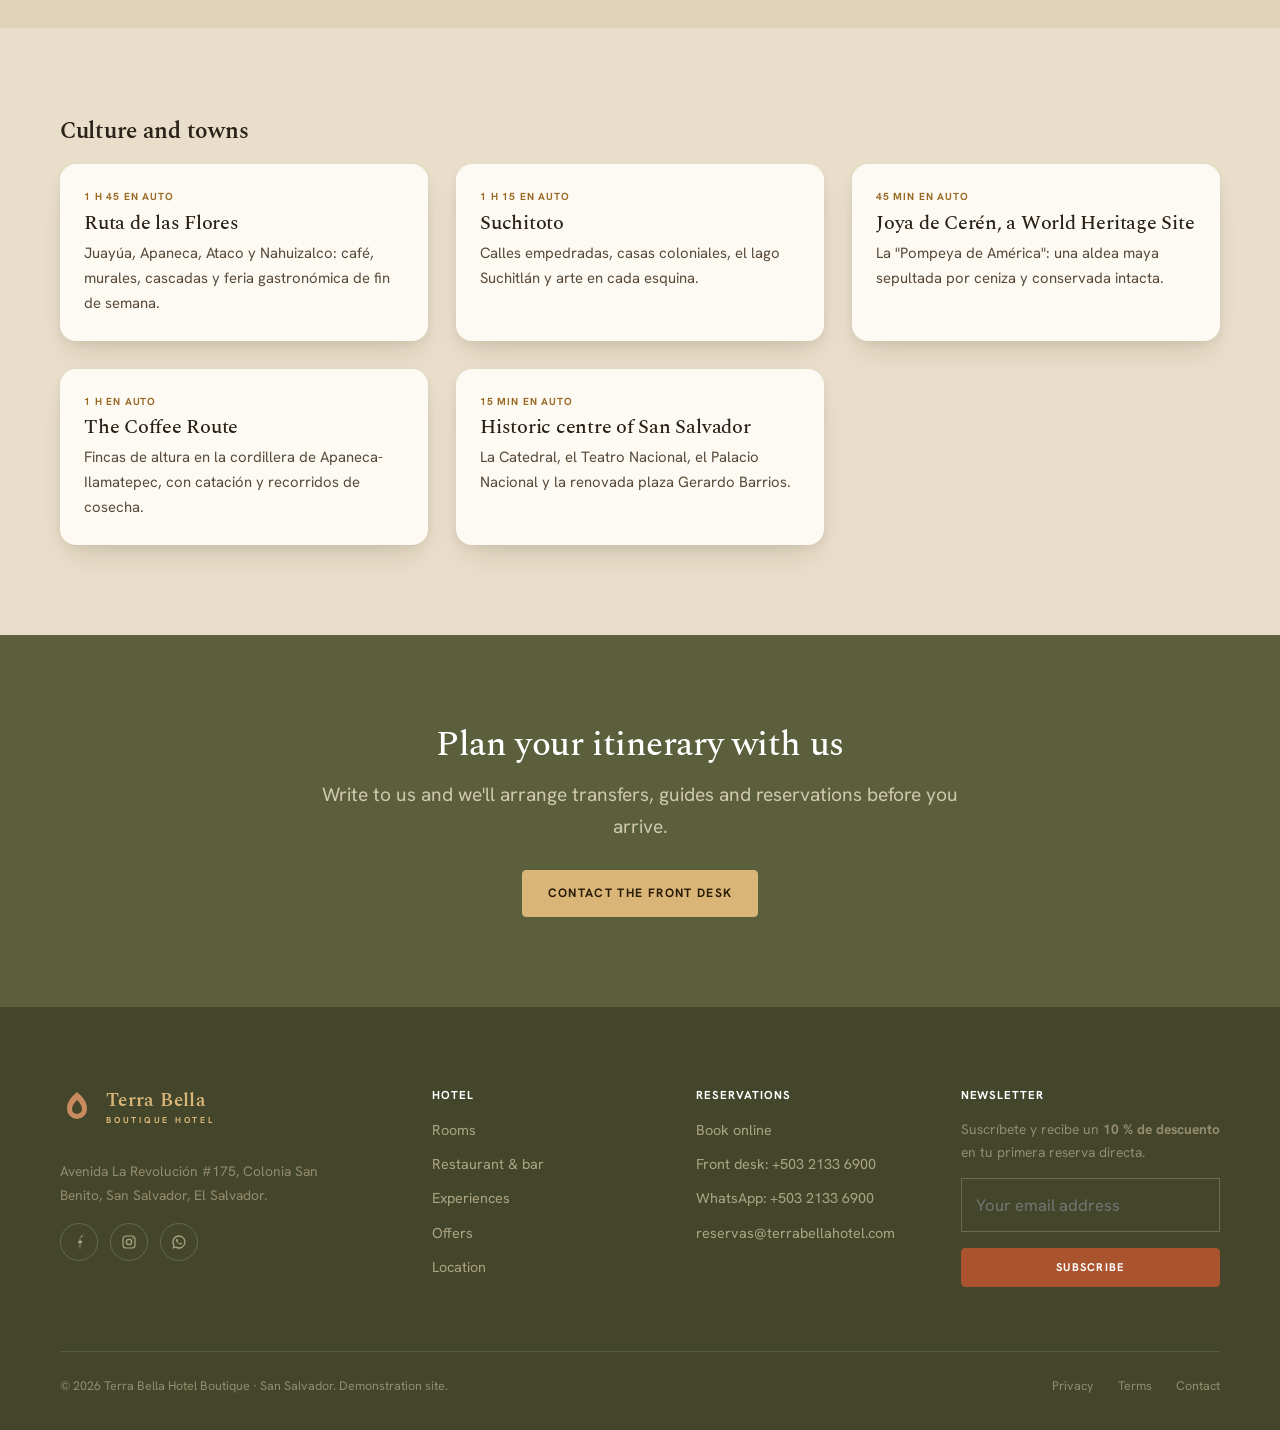
==== commit 50e86396: "Quita la barra de reserva del inicio y pule toda la maqueta Interfaz - Elimina la barra de disponibi" ====
--- a/experiencias.html
+++ b/experiencias.html
@@ -6,13 +6,21 @@
 <title>Experiencias · El barrio y El Salvador · Terra Bella Hotel Boutique</title>
 <meta name="description" content="Museos y restaurantes de San Benito a pie, y El Salvador a menos de dos horas: Surf City, el volcán de Santa Ana, la Ruta de las Flores, Suchitoto y Joya de Cerén. La recepción de Terra Bella organiza traslados y guías.">
 <meta name="theme-color" content="#a9542f">
+<link rel="canonical" href="https://mauriciostanley.github.io/terra-bella/experiencias.html">
+<meta property="og:type" content="website">
+<meta property="og:site_name" content="Terra Bella Hotel Boutique">
+<meta property="og:title" content="Experiencias · Terra Bella Hotel Boutique">
+<meta property="og:description" content="Museos de San Benito a pie y El Salvador a menos de dos horas: Surf City, volcanes, la Ruta de las Flores y Suchitoto.">
+<meta property="og:url" content="https://mauriciostanley.github.io/terra-bella/experiencias.html">
+<meta property="og:image" content="https://mauriciostanley.github.io/terra-bella/assets/img/hotel/ruta-flores.jpg">
+<meta name="twitter:card" content="summary_large_image">
 <link rel="icon" href="favicon.svg" type="image/svg+xml">
 <link rel="apple-touch-icon" href="assets/img/icons/icon-192.png">
 <link rel="manifest" href="manifest.json">
 <link rel="preconnect" href="https://fonts.googleapis.com">
 <link rel="preconnect" href="https://fonts.gstatic.com" crossorigin>
 <link href="https://fonts.googleapis.com/css2?family=Spectral:ital,wght@0,400;0,500;0,600;1,400;1,500&family=Hanken+Grotesk:wght@400;500;600;700&display=swap" rel="stylesheet">
-<link rel="stylesheet" href="assets/css/styles.css">
+<link rel="stylesheet" href="assets/css/styles.css?v=5">
 <noscript><style>.reveal,.reveal-img{opacity:1!important;transform:none!important;clip-path:none!important}</style></noscript>
 </head>
 <body>
@@ -100,9 +108,9 @@
 <footer class="site-footer" data-footer></footer>
 <div class="mobile-book"><a class="btn btn--primary" href="reservar.html">Reservar ahora</a></div>
 
-<script src="assets/js/data.js"></script>
-<script src="assets/js/partials.js"></script>
-<script src="assets/js/main.js"></script>
-<script src="assets/js/i18n.js"></script>
+<script src="assets/js/data.js?v=5"></script>
+<script src="assets/js/partials.js?v=5"></script>
+<script src="assets/js/main.js?v=5"></script>
+<script src="assets/js/i18n.js?v=5"></script>
 </body>
 </html>
--- a/assets/css/styles.css
+++ b/assets/css/styles.css
@@ -73,8 +73,10 @@
   html { scroll-behavior: auto; }
   *, *::before, *::after {
     animation-duration: .001ms !important;
+    animation-delay: 0s !important;
     animation-iteration-count: 1 !important;
     transition-duration: .001ms !important;
+    transition-delay: 0s !important;
   }
 }
 
@@ -364,13 +366,19 @@
   margin-top: calc(-1 * var(--header-h));
   display: flex; align-items: flex-end;
   color: #fff; overflow: hidden; background: var(--olive-deep);
-  padding: calc(var(--header-h) + 40px) 0 clamp(140px, 22vh, 210px);
+  padding: calc(var(--header-h) + 40px) 0 clamp(96px, 15vh, 156px);
 }
 .hero__media { position: absolute; inset: 0; z-index: 0; overflow: hidden; }
 .hero__media img { width: 100%; height: 112%; object-fit: cover; object-position: center 45%; }
+/* entrada del contenido del hero al cargar */
+.hero__inner > * { animation: heroIn .9s var(--ease-out) both; }
+.hero__inner > h1 { animation-delay: .08s; }
+.hero__inner > p { animation-delay: .2s; }
+.hero__inner > div { animation-delay: .32s; }
+@keyframes heroIn { from { opacity: 0; transform: translateY(22px); } to { opacity: 1; transform: none; } }
 .hero::after {
   content: ""; position: absolute; inset: 0; z-index: 1;
-  background: linear-gradient(180deg, rgba(30,22,12,.46) 0%, rgba(30,22,12,.06) 32%, rgba(30,22,12,.3) 64%, rgba(20,15,8,.82) 100%);
+  background: linear-gradient(180deg, rgba(30,22,12,.5) 0%, rgba(30,22,12,.14) 30%, rgba(28,20,10,.44) 62%, rgba(18,13,7,.85) 100%);
 }
 .hero__inner { max-width: 740px; position: relative; z-index: 2; }
 .hero h1 { color: #fff; margin: 0 0 var(--s-5); text-shadow: 0 2px 30px rgba(0,0,0,.28); }
@@ -410,6 +418,8 @@
 .pagehero .wrap { position: relative; z-index: 2; }
 .pagehero h1 { color: #fff; text-shadow: 0 2px 26px rgba(0,0,0,.3); }
 .pagehero .crumbs { margin-top: var(--s-4); }
+.pagehero .wrap > * { animation: heroIn .8s var(--ease-out) both; }
+.pagehero .wrap > .crumbs { animation-delay: .12s; }
 
 .crumbs {
   font-family: var(--font-body); font-size: .76rem;
@@ -418,76 +428,6 @@
 }
 .crumbs a:hover { color: #fff; }
 .crumbs span { color: var(--ember-on-dark); }
-
-/* ---------- Barra de reserva ---------- */
-.bookbar-wrap { position: relative; z-index: 40; margin-top: clamp(-96px, -9vh, -62px); }
-.bookbar {
-  background: var(--surface);
-  border-radius: var(--r-lg);
-  box-shadow: var(--shadow-3);
-  display: grid;
-  grid-template-columns: repeat(4, 1fr) auto;
-  align-items: stretch;
-  overflow: hidden;
-}
-.bookbar__field {
-  display: flex; flex-direction: column; gap: 5px;
-  padding: var(--s-4) var(--s-5);
-  border-right: 1px solid var(--hairline);
-  transition: background .25s var(--ease);
-  position: relative;
-}
-.bookbar__field label {
-  font-family: var(--font-body);
-  font-size: .64rem; letter-spacing: .12em; text-transform: uppercase;
-  font-weight: 700; color: var(--ink-3);
-}
-.bookbar__field input,
-.bookbar__field .stepper-display {
-  border: 0; background: transparent; padding: 4px 0;
-  font-size: 1rem; font-weight: 500; color: var(--ink);
-  width: 100%; font-family: var(--font-body);
-}
-.bookbar__field input::-webkit-calendar-picker-indicator { opacity: .4; cursor: pointer; }
-.bookbar__field:focus-within { background: var(--surface-2); }
-.bookbar__guests { cursor: pointer; }
-.bookbar__submit { border: 0; padding: 0; }
-.bookbar__submit .btn { height: 100%; border-radius: 0; padding-inline: clamp(24px, 4vw, 48px); }
-
-.guests-pop {
-  position: absolute; top: calc(100% + 10px); left: 8px; right: 8px;
-  background: var(--surface); box-shadow: var(--shadow-3);
-  border: 1px solid var(--hairline); border-radius: var(--r);
-  padding: var(--s-2) var(--s-5) var(--s-4);
-  z-index: 50; display: none;
-}
-.guests-pop.open { display: block; }
-.guests-row {
-  display: flex; align-items: center; justify-content: space-between;
-  padding: var(--s-3) 0; border-bottom: 1px solid var(--hairline);
-  font-weight: 500;
-}
-.guests-row:last-child { border-bottom: 0; }
-.guests-row .stepper { display: flex; align-items: center; gap: var(--s-4); }
-.stepper button {
-  width: 32px; height: 32px; border: 1px solid var(--hairline); border-radius: 50%;
-  display: grid; place-items: center; font-size: 1.05rem; color: var(--ink);
-  transition: border-color .25s, background .25s, color .25s, transform .12s;
-}
-.stepper button:hover { border-color: var(--clay); background: var(--surface-2); color: var(--clay); }
-.stepper button:active { transform: scale(.9); }
-.stepper span { min-width: 20px; text-align: center; font-weight: 700; }
-
-@media (max-width: 1040px) {
-  .bookbar { grid-template-columns: 1fr 1fr; }
-  .bookbar__field:nth-child(2) { border-right: 0; }
-  .bookbar__submit { grid-column: 1 / -1; }
-  .bookbar__submit .btn { padding-block: 18px; }
-}
-@media (max-width: 560px) {
-  .bookbar { grid-template-columns: 1fr; }
-  .bookbar__field { border-right: 0; border-bottom: 1px solid var(--hairline); }
-}
 
 /* ---------- Cifras ---------- */
 .stats {
@@ -514,8 +454,16 @@
   display: grid; grid-template-columns: 1.05fr .95fr;
   gap: clamp(30px, 6vw, 80px); align-items: center;
 }
-.split--reverse .split__media { order: 2; }
+.split--reverse .split__media,
+.split--reverse .room-media { order: 2; }
 .split__media { position: relative; border-radius: var(--r-lg); overflow: hidden; box-shadow: var(--shadow-2); }
+
+/* columna de imagen con miniaturas (habitaciones) */
+.room-media { display: flex; flex-direction: column; gap: 12px; }
+.room-thumbs { display: grid; grid-template-columns: repeat(auto-fit, minmax(90px, 1fr)); gap: 12px; }
+.room-thumb { border-radius: var(--r); overflow: hidden; aspect-ratio: 4 / 3; box-shadow: var(--shadow-1); }
+.room-thumb img { width: 100%; height: 100%; object-fit: cover; transition: transform .55s var(--ease-out); }
+.room-thumb:hover img { transform: scale(1.06); }
 .split__media img { width: 100%; aspect-ratio: 4 / 3.4; object-fit: cover; }
 .split__media--tall img { aspect-ratio: 3 / 3.9; }
 .split__media .tag {
@@ -527,7 +475,8 @@
 }
 @media (max-width: 920px) {
   .split { grid-template-columns: 1fr; }
-  .split--reverse .split__media { order: 0; }
+  .split--reverse .split__media,
+  .split--reverse .room-media { order: 0; }
 }
 
 /* ---------- Rejillas de tarjetas ---------- */
@@ -773,6 +722,15 @@
 .addon span { font-size: .84rem; color: var(--ink-3); }
 
 .wizard-nav { display: flex; justify-content: space-between; gap: var(--s-4); margin-top: var(--s-7); }
+
+.wizard-error {
+  margin-top: var(--s-4); padding: 12px 16px;
+  background: color-mix(in srgb, var(--clay) 12%, var(--surface));
+  border: 1px solid color-mix(in srgb, var(--clay) 38%, transparent);
+  border-radius: var(--r-sm);
+  color: var(--clay-deep); font-size: .9rem; font-weight: 600;
+  animation: fadeup .3s var(--ease-out);
+}
 
 .confirm-box {
   text-align: center; padding: clamp(32px, 6vw, 56px);
@@ -844,7 +802,9 @@
 /* ---------- Animación de entrada ---------- */
 .reveal { opacity: 0; transform: translateY(20px); transition: opacity .7s var(--ease-out), transform .7s var(--ease-out); transition-delay: calc(var(--i, 0) * 80ms); }
 .reveal.is-visible { opacity: 1; transform: none; }
-.reveal-img, .reveal-img.is-visible { opacity: 1; clip-path: none; }
+/* las imágenes se descubren con un barrido suave desde abajo */
+.reveal-img { opacity: 0; transform: translateY(16px); clip-path: inset(0 0 16% 0 round var(--r-lg)); transition: opacity .9s var(--ease-out), transform 1s var(--ease-out), clip-path 1s var(--ease-out); }
+.reveal-img.is-visible { opacity: 1; transform: none; clip-path: inset(0 0 0 0 round var(--r-lg)); }
 .count { font-variant-numeric: tabular-nums; }
 
 /* ============================================================
